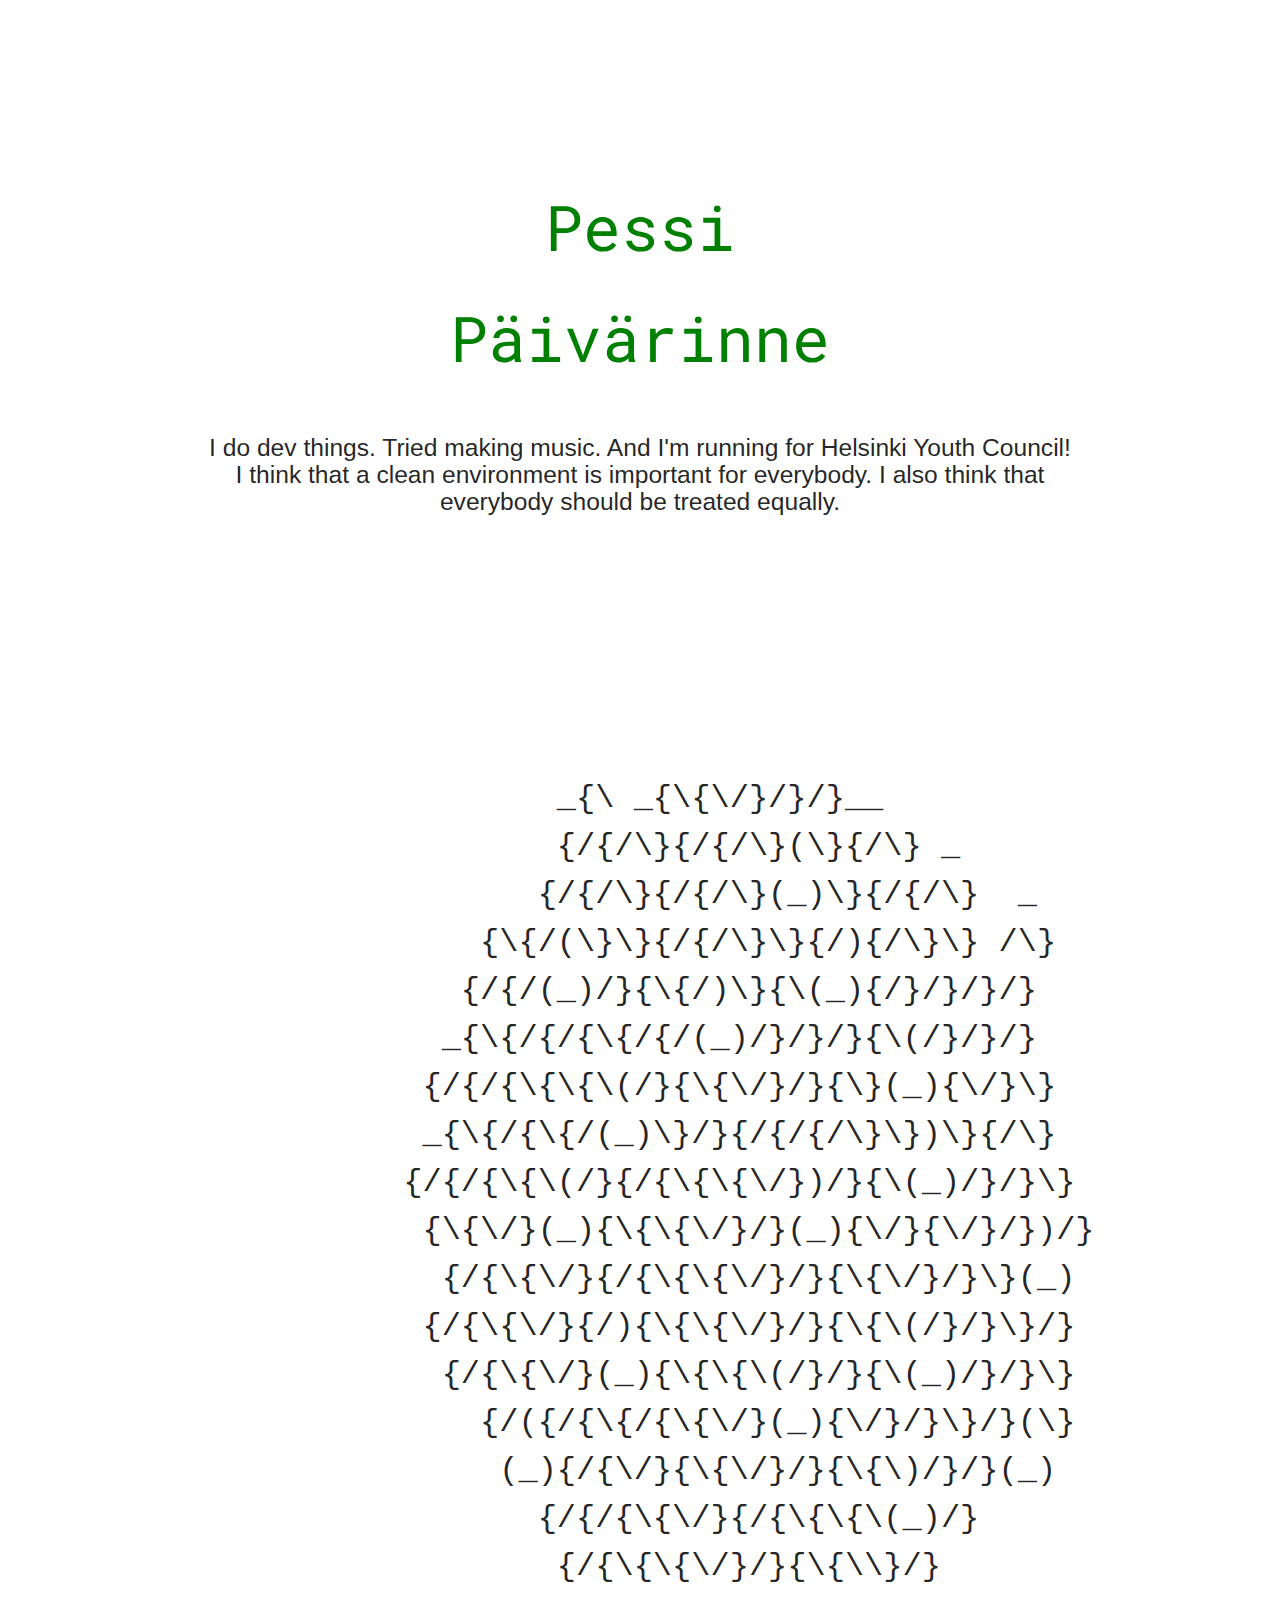
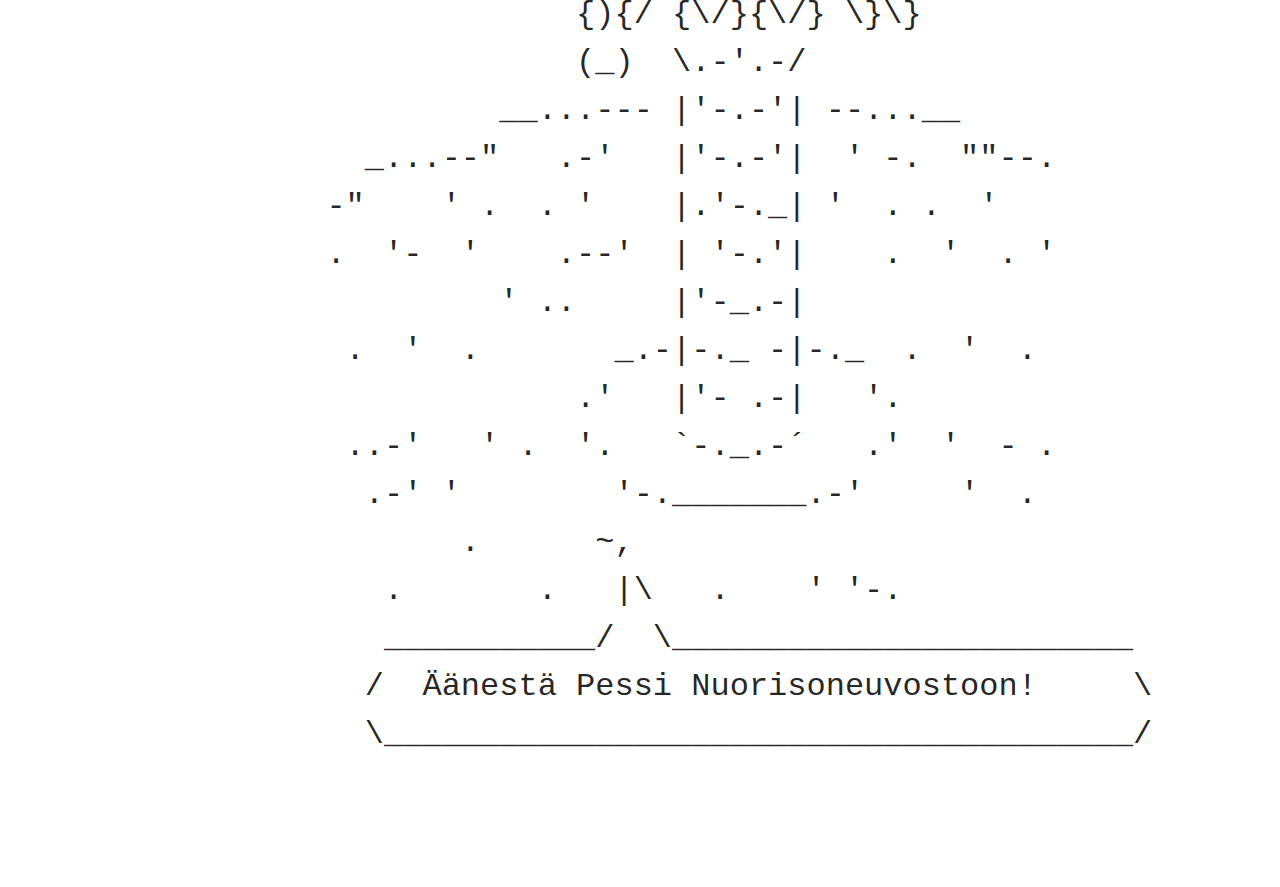
==== index.html @ 24e1826b "remove page directory and move the files to root." ====
<!DOCTYPE html>
<html>
    <head>
        <meta charset="UTF-8">
        <!--Import Google Fonts-->
        <link href="https://fonts.googleapis.com/icon?family=Material+Icons" rel="stylesheet">
        <link href="https://fonts.googleapis.com/css?family=Roboto+Mono:500" rel="stylesheet">
        <link href="css/index.css" rel="stylesheet">
        <!--Import materialize.css-->
        <link type="text/css" rel="stylesheet" href="css/materialize.css"  media="screen,projection"/>
        <link rel="stylesheet" href="https://use.fontawesome.com/releases/v5.8.1/css/all.css" integrity="sha384-50oBUHEmvpQ+1lW4y57PTFmhCaXp0ML5d60M1M7uH2+nqUivzIebhndOJK28anvf" crossorigin="anonymous">
        <!--Let browser know website is optimized for mobile-->
        <meta name="viewport" content="width=device-width, initial-scale=1.0"/>
        <title>Pessi Päivärinne</title>
    </head>
    <body>
        <div class="container" style="font-size: 50px;">
            <br><br>
            <div class="row center">
                <h1 class="header" style="font-family: 'Roboto Mono', monospace; color: green">Pessi</h1><h1 class="rainbow" style="font-family: 'Roboto Mono', monospace; color: green">Päivärinne</h1>
            </div>
            <div class="row center">
                <h5 class="header col s12 light">I do dev things. Tried making music. And I'm running for Helsinki Youth Council! I think that a clean environment is important for everybody. I also think that everybody should be treated equally. </h5>
            </div>
            <div class="row center">
                <a href="https://github.com/pessip"><i class="fab fa-github" style="color: #333"></i></a>
                <a href="https://twitter.com/pess1p"><i class="fab fa-twitter" style="color: #1da1f2"></i></a>
                <a href="https://www.reddit.com/user/pessip"><i class="fab fa-reddit" style="color: #ff4500"></i></a>
            <br><br>
        </div>
        <div class="container center">
            <pre style="font-size: 2.5vw; text-align: left">
             
            _{\ _{\{\/}/}/}__
            {/{/\}{/{/\}(\}{/\} _
           {/{/\}{/{/\}(_)\}{/{/\}  _
        {\{/(\}\}{/{/\}\}{/){/\}\} /\}
       {/{/(_)/}{\{/)\}{\(_){/}/}/}/}
      _{\{/{/{\{/{/(_)/}/}/}{\(/}/}/}
     {/{/{\{\{\(/}{\{\/}/}{\}(_){\/}\}
     _{\{/{\{/(_)\}/}{/{/{/\}\})\}{/\}
    {/{/{\{\(/}{/{\{\{\/})/}{\(_)/}/}\}
     {\{\/}(_){\{\{\/}/}(_){\/}{\/}/})/}
      {/{\{\/}{/{\{\{\/}/}{\{\/}/}\}(_)
     {/{\{\/}{/){\{\{\/}/}{\{\(/}/}\}/}
      {/{\{\/}(_){\{\{\(/}/}{\(_)/}/}\}
        {/({/{\{/{\{\/}(_){\/}/}\}/}(\}
         (_){/{\/}{\{\/}/}{\{\)/}/}(_)
           {/{/{\{\/}{/{\{\{\(_)/}
            {/{\{\{\/}/}{\{\\}/}
             {){/ {\/}{\/} \}\}
             (_)  \.-'.-/
         __...--- |'-.-'| --...__
  _...--"   .-'   |'-.-'|  ' -.  ""--.
-"    ' .  . '    |.'-._| '  . .  '   
.  '-  '    .--'  | '-.'|    .  '  . '
         ' ..     |'-_.-|
 .  '  .       _.-|-._ -|-._  .  '  .
             .'   |'- .-|   '.
 ..-'   ' .  '.   `-._.-´   .'  '  - .
  .-' '        '-._______.-'     '  .
       .      ~,
   .       .   |\   .    ' '-.
   ___________/  \________________________
  /  Äänestä Pessi Nuorisoneuvostoon!     \
  \_______________________________________/
 
            </pre>
        </div>
        <!--JavaScript at end of body for optimized loading-->
        <script type="text/javascript" src="js/materialize.js"></script>
    </body>
</html>
---- css/index.css ----
.rainbow {
   
    /* Chrome, Safari, Opera */
   -webkit-animation: rainbow 7s infinite; 
   
   /* Internet Explorer */
   -ms-animation: rainbow 7s infinite;
   
   /* Standar Syntax */
   animation: rainbow 7s infinite; 
 }
 
 /* Chrome, Safari, Opera */
 @-webkit-keyframes rainbow{
   0%{color: orange;}	
   10%{color: purple;}	
     20%{color: red;}
   30%{color: CadetBlue;}
     40%{color: yellow;}
   50%{color: coral;}
     60%{color: green;}
   70%{color: cyan;}
   80%{color: DeepPink;}
   90%{color: DodgerBlue;}
     100%{color: orange;}
 }
 
 /* Internet Explorer */
 @-ms-keyframes rainbow{
    0%{color: orange;}	
   10%{color: purple;}	
     20%{color: red;}
   30%{color: CadetBlue;}
     40%{color: yellow;}
   50%{color: coral;}
     60%{color: green;}
   70%{color: cyan;}
   80%{color: DeepPink;}
   90%{color: DodgerBlue;}
     100%{color: orange;}
 }
 
 /* Standar Syntax */
 @keyframes rainbow{
     0%{color: orange;}	
   10%{color: purple;}	
     20%{color: red;}
   30%{color: CadetBlue;}
     40%{color: yellow;}
   50%{color: coral;}
     60%{color: green;}
   70%{color: cyan;}
   80%{color: DeepPink;}
   90%{color: DodgerBlue;}
     100%{color: orange;}
 }
 canvas {
     display: block;
 }
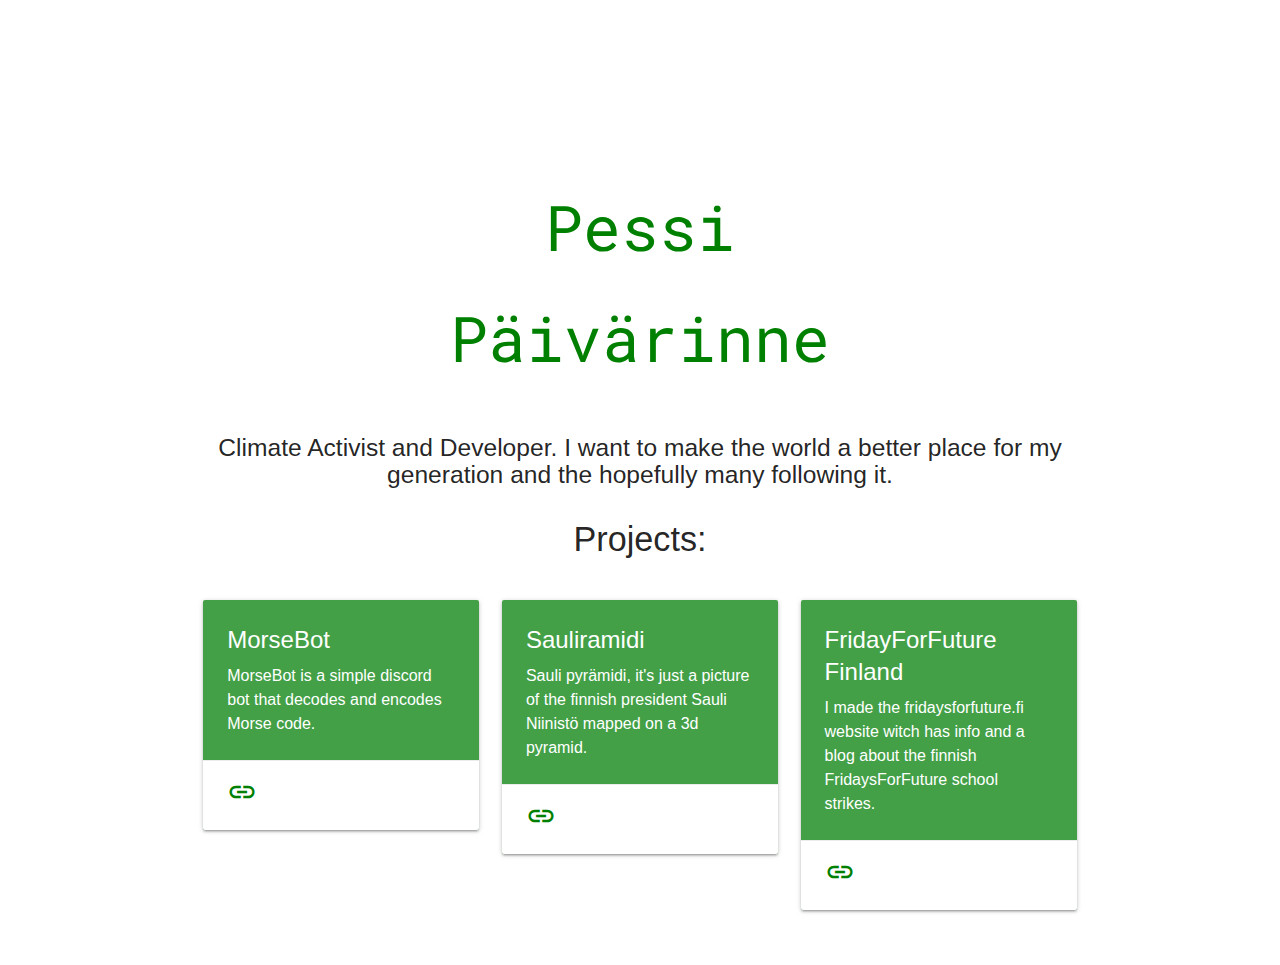
==== commit 2ec71bc9: "Added Projects section and removed old stuff" ====
--- a/index.html
+++ b/index.html
@@ -1,73 +1,81 @@
 <!DOCTYPE html>
 <html>
-    <head>
-        <meta charset="UTF-8">
-        <!--Import Google Fonts-->
-        <link href="https://fonts.googleapis.com/icon?family=Material+Icons" rel="stylesheet">
-        <link href="https://fonts.googleapis.com/css?family=Roboto+Mono:500" rel="stylesheet">
-        <link href="css/index.css" rel="stylesheet">
-        <!--Import materialize.css-->
-        <link type="text/css" rel="stylesheet" href="css/materialize.css"  media="screen,projection"/>
-        <link rel="stylesheet" href="https://use.fontawesome.com/releases/v5.8.1/css/all.css" integrity="sha384-50oBUHEmvpQ+1lW4y57PTFmhCaXp0ML5d60M1M7uH2+nqUivzIebhndOJK28anvf" crossorigin="anonymous">
-        <!--Let browser know website is optimized for mobile-->
-        <meta name="viewport" content="width=device-width, initial-scale=1.0"/>
-        <title>Pessi Päivärinne</title>
-    </head>
-    <body>
-        <div class="container" style="font-size: 50px;">
-            <br><br>
-            <div class="row center">
-                <h1 class="header" style="font-family: 'Roboto Mono', monospace; color: green">Pessi</h1><h1 class="rainbow" style="font-family: 'Roboto Mono', monospace; color: green">Päivärinne</h1>
+
+<head>
+    <meta charset="UTF-8">
+    <!--Import Google Fonts-->
+    <link href="https://fonts.googleapis.com/icon?family=Material+Icons" rel="stylesheet">
+    <link href="https://fonts.googleapis.com/css?family=Roboto+Mono:500" rel="stylesheet">
+    <link href="css/index.css" rel="stylesheet">
+    <!--Import materialize.css-->
+    <link type="text/css" rel="stylesheet" href="css/materialize.css" media="screen,projection" />
+    <link rel="stylesheet" href="https://use.fontawesome.com/releases/v5.8.1/css/all.css"
+        integrity="sha384-50oBUHEmvpQ+1lW4y57PTFmhCaXp0ML5d60M1M7uH2+nqUivzIebhndOJK28anvf" crossorigin="anonymous">
+    <!--Let browser know website is optimized for mobile-->
+    <meta name="viewport" content="width=device-width, initial-scale=1.0" />
+    <title>Pessi Päivärinne</title>
+</head>
+
+<body>
+    <div class="container" style="font-size: 50px;">
+        <br><br>
+        <div class="row center">
+            <h1 class="header" style="font-family: 'Roboto Mono', monospace; color: green">Pessi</h1>
+            <h1 class="rainbow" style="font-family: 'Roboto Mono', monospace; color: green">Päivärinne</h1>
+        </div>
+        <div class="row center">
+            <h5 class="header col s12 light">Climate Activist and Developer. I want to make the world a better place for
+                my generation and the hopefully many following it. </h5>
+        </div>
+        <div class="row center">
+            <h4 class="header">Projects: </h4>
+        </div>
+        <div class="row">
+            <div class="col s12 m4">
+                <div class="card green darken-1">
+                    <div class="card-content white-text">
+                        <span class="card-title">MorseBot</span>
+                        <p style="font-size: medium;">MorseBot is a simple discord bot that decodes and encodes Morse
+                            code.</p>
+                    </div>
+                    <div class="card-action white" style="font-size: medium;">
+                        <a style="color: green;" href="https://top.gg/bot/558000565527773195"><i class="small material-icons">link</i></a>
+                    </div>
+                </div>
             </div>
-            <div class="row center">
-                <h5 class="header col s12 light">I do dev things. Tried making music. And I'm running for Helsinki Youth Council! I think that a clean environment is important for everybody. I also think that everybody should be treated equally. </h5>
+            <div class="col s12 m4">
+                <div class="card green darken-1">
+                    <div class="card-content white-text">
+                        <span class="card-title">Sauliramidi</span>
+                        <p style="font-size: medium;">Sauli pyrämidi, it's just a picture of the finnish president Sauli
+                            Niinistö mapped on a 3d pyramid.</p>
+                    </div>
+                    <div class="card-action white" style="font-size: medium;">
+                        <a style="color: green;" href="https://pessip.github.io/sauliramidi"><i class="small material-icons">link</i></a>
+                    </div>
+                </div>
             </div>
-            <div class="row center">
-                <a href="https://github.com/pessip"><i class="fab fa-github" style="color: #333"></i></a>
-                <a href="https://twitter.com/pess1p"><i class="fab fa-twitter" style="color: #1da1f2"></i></a>
-                <a href="https://www.reddit.com/user/pessip"><i class="fab fa-reddit" style="color: #ff4500"></i></a>
-            <br><br>
+            <div class="col s12 m4">
+                <div class="card green darken-1">
+                    <div class="card-content white-text">
+                        <span class="card-title">FridayForFuture Finland</span>
+                        <p style="font-size: medium;">I made the fridaysforfuture.fi website witch has info and a blog
+                            about the finnish FridaysForFuture school strikes.</p>
+                    </div>
+                    <div class="card-action white" style="font-size: medium;">
+                        <a style="color: green;" href="https://fridaysforfuture.fi/"><i class="small material-icons">link</i></a>
+                    </div>
+                </div>
+            </div>
         </div>
-        <div class="container center">
-            <pre style="font-size: 2.5vw; text-align: left">
-             
-            _{\ _{\{\/}/}/}__
-            {/{/\}{/{/\}(\}{/\} _
-           {/{/\}{/{/\}(_)\}{/{/\}  _
-        {\{/(\}\}{/{/\}\}{/){/\}\} /\}
-       {/{/(_)/}{\{/)\}{\(_){/}/}/}/}
-      _{\{/{/{\{/{/(_)/}/}/}{\(/}/}/}
-     {/{/{\{\{\(/}{\{\/}/}{\}(_){\/}\}
-     _{\{/{\{/(_)\}/}{/{/{/\}\})\}{/\}
-    {/{/{\{\(/}{/{\{\{\/})/}{\(_)/}/}\}
-     {\{\/}(_){\{\{\/}/}(_){\/}{\/}/})/}
-      {/{\{\/}{/{\{\{\/}/}{\{\/}/}\}(_)
-     {/{\{\/}{/){\{\{\/}/}{\{\(/}/}\}/}
-      {/{\{\/}(_){\{\{\(/}/}{\(_)/}/}\}
-        {/({/{\{/{\{\/}(_){\/}/}\}/}(\}
-         (_){/{\/}{\{\/}/}{\{\)/}/}(_)
-           {/{/{\{\/}{/{\{\{\(_)/}
-            {/{\{\{\/}/}{\{\\}/}
-             {){/ {\/}{\/} \}\}
-             (_)  \.-'.-/
-         __...--- |'-.-'| --...__
-  _...--"   .-'   |'-.-'|  ' -.  ""--.
--"    ' .  . '    |.'-._| '  . .  '   
-.  '-  '    .--'  | '-.'|    .  '  . '
-         ' ..     |'-_.-|
- .  '  .       _.-|-._ -|-._  .  '  .
-             .'   |'- .-|   '.
- ..-'   ' .  '.   `-._.-´   .'  '  - .
-  .-' '        '-._______.-'     '  .
-       .      ~,
-   .       .   |\   .    ' '-.
-   ___________/  \________________________
-  /  Äänestä Pessi Nuorisoneuvostoon!     \
-  \_______________________________________/
- 
-            </pre>
+        <div class="row center">
+            <a href="https://github.com/pessip"><i class="fab fa-github" style="color: #333"></i></a>
+            <a href="https://twitter.com/pess1p"><i class="fab fa-twitter" style="color: #1da1f2"></i></a>
+            <a href="https://www.reddit.com/user/pessip"><i class="fab fa-reddit" style="color: #ff4500"></i></a>
         </div>
-        <!--JavaScript at end of body for optimized loading-->
-        <script type="text/javascript" src="js/materialize.js"></script>
-    </body>
+    </div>
+    <!--JavaScript at end of body for optimized loading-->
+    <script type="text/javascript" src="js/materialize.js"></script>
+</body>
+
 </html>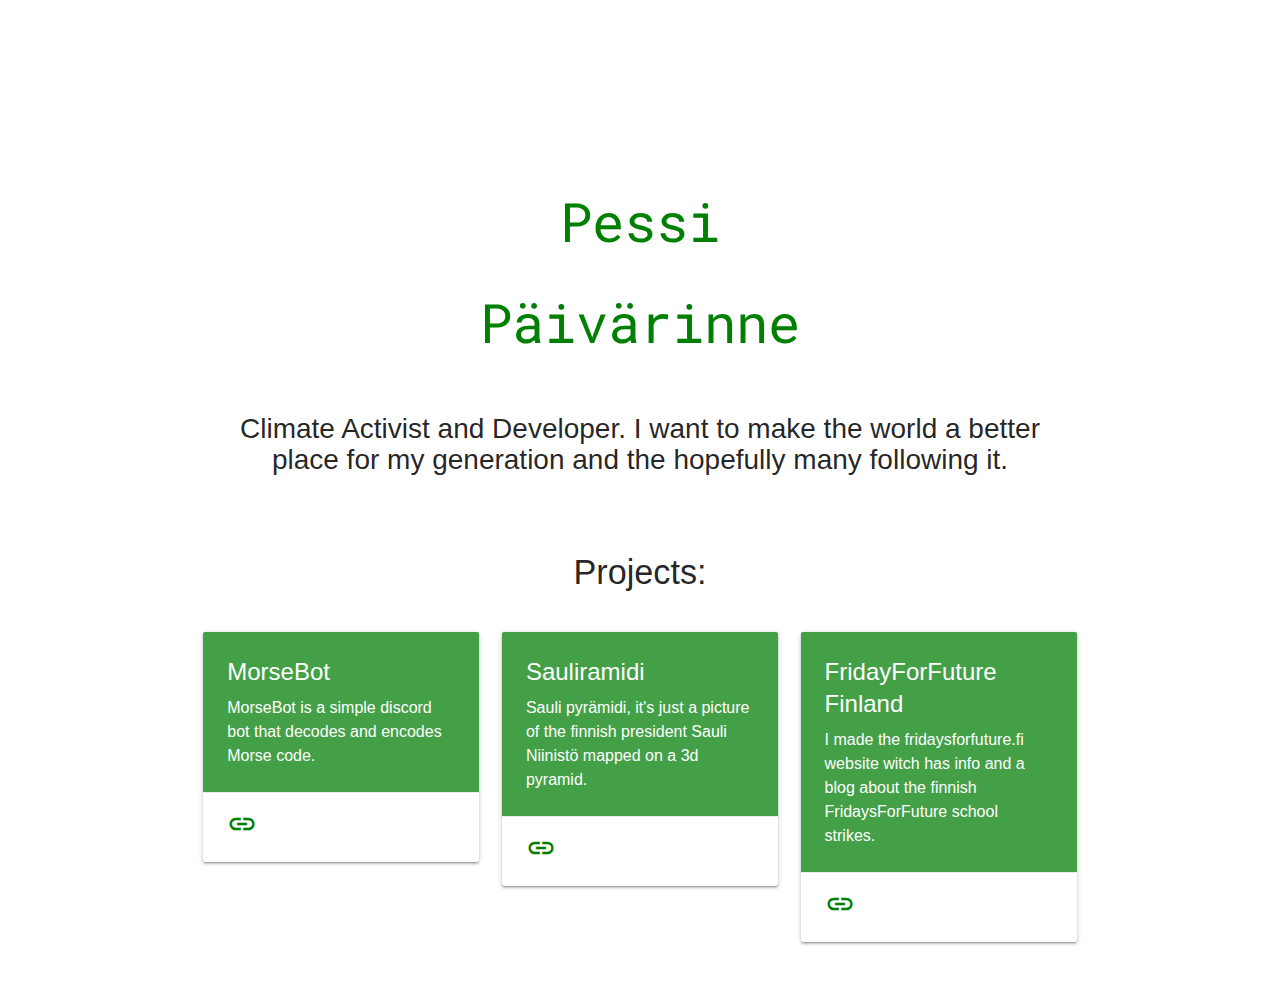
==== commit 1742177e: "Font sizing and padding" ====
--- a/index.html
+++ b/index.html
@@ -20,11 +20,11 @@
     <div class="container" style="font-size: 50px;">
         <br><br>
         <div class="row center">
-            <h1 class="header" style="font-family: 'Roboto Mono', monospace; color: green">Pessi</h1>
-            <h1 class="rainbow" style="font-family: 'Roboto Mono', monospace; color: green">Päivärinne</h1>
+            <h1 class="header" style="font-size: 3.6rem; font-family: 'Roboto Mono', monospace; color: green">Pessi</h1>
+            <h1 class="rainbow" style="font-size: 3.6rem; font-family: 'Roboto Mono', monospace; color: green">Päivärinne</h1>
         </div>
-        <div class="row center">
-            <h5 class="header col s12 light">Climate Activist and Developer. I want to make the world a better place for
+        <div class="row center" style="padding-bottom: 3rem;">
+            <h5 class="header col s12 light" style="font-size: 28px;">Climate Activist and Developer. I want to make the world a better place for
                 my generation and the hopefully many following it. </h5>
         </div>
         <div class="row center">
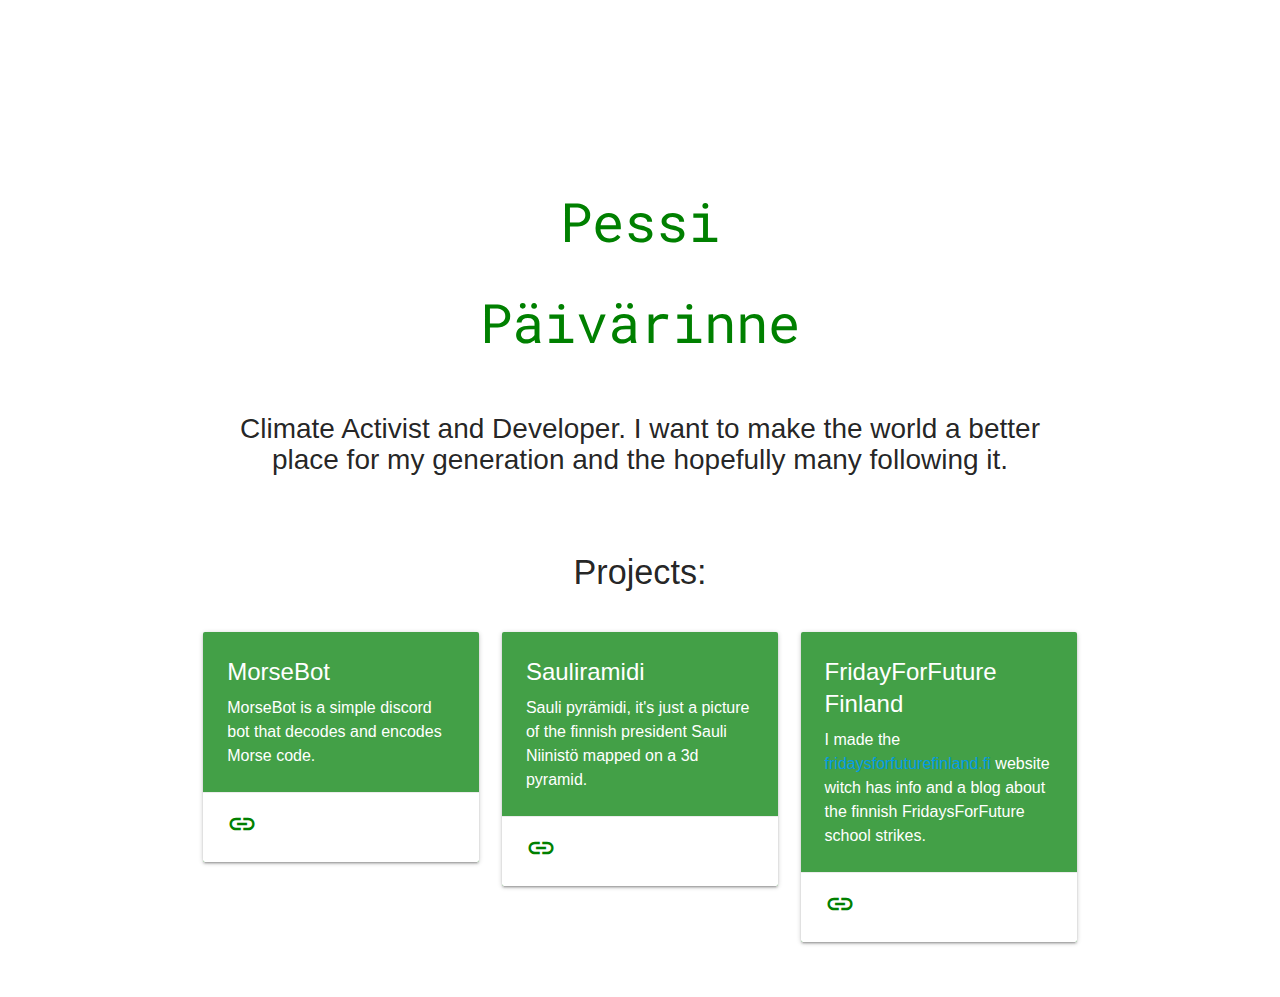
==== commit d76d5497: "Fixed FridaysForFuture link" ====
--- a/index.html
+++ b/index.html
@@ -59,7 +59,7 @@
                 <div class="card green darken-1">
                     <div class="card-content white-text">
                         <span class="card-title">FridayForFuture Finland</span>
-                        <p style="font-size: medium;">I made the fridaysforfuture.fi website witch has info and a blog
+                        <p style="font-size: medium;">I made the <a>fridaysforfuturefinland.fi</a> website witch has info and a blog
                             about the finnish FridaysForFuture school strikes.</p>
                     </div>
                     <div class="card-action white" style="font-size: medium;">
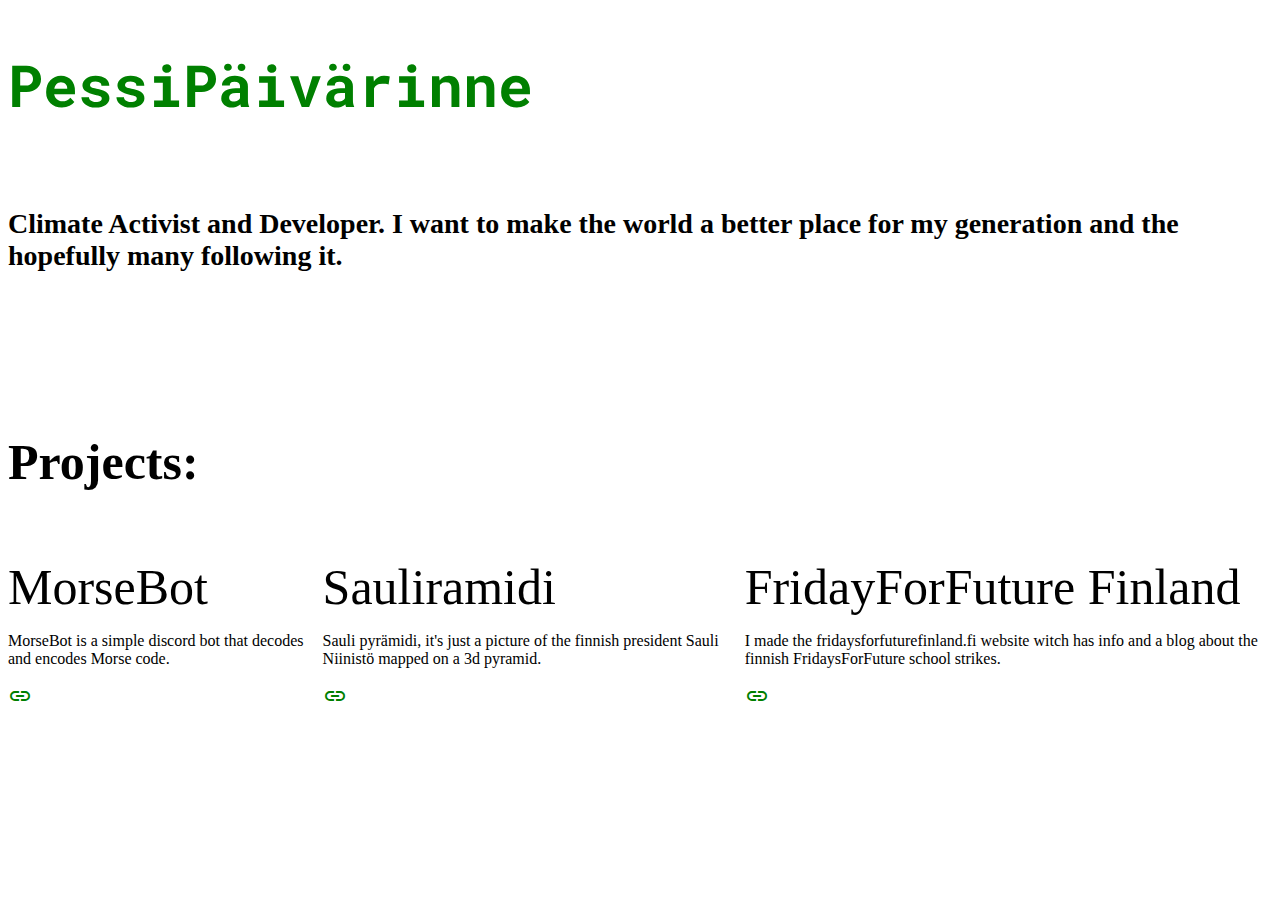
==== commit 74e76871: "Remove materialize and start fixin things" ====
--- a/index.html
+++ b/index.html
@@ -8,7 +8,6 @@
     <link href="https://fonts.googleapis.com/css?family=Roboto+Mono:500" rel="stylesheet">
     <link href="css/index.css" rel="stylesheet">
     <!--Import materialize.css-->
-    <link type="text/css" rel="stylesheet" href="css/materialize.css" media="screen,projection" />
     <link rel="stylesheet" href="https://use.fontawesome.com/releases/v5.8.1/css/all.css"
         integrity="sha384-50oBUHEmvpQ+1lW4y57PTFmhCaXp0ML5d60M1M7uH2+nqUivzIebhndOJK28anvf" crossorigin="anonymous">
     <!--Let browser know website is optimized for mobile-->
@@ -18,7 +17,6 @@
 
 <body>
     <div class="container" style="font-size: 50px;">
-        <br><br>
         <div class="row center">
             <h1 class="header" style="font-size: 3.6rem; font-family: 'Roboto Mono', monospace; color: green">Pessi</h1>
             <h1 class="rainbow" style="font-size: 3.6rem; font-family: 'Roboto Mono', monospace; color: green">Päivärinne</h1>
@@ -27,7 +25,7 @@
             <h5 class="header col s12 light" style="font-size: 28px;">Climate Activist and Developer. I want to make the world a better place for
                 my generation and the hopefully many following it. </h5>
         </div>
-        <div class="row center">
+        <div class="center">
             <h4 class="header">Projects: </h4>
         </div>
         <div class="row">
@@ -63,19 +61,17 @@
                             about the finnish FridaysForFuture school strikes.</p>
                     </div>
                     <div class="card-action white" style="font-size: medium;">
-                        <a style="color: green;" href="https://fridaysforfuture.fi/"><i class="small material-icons">link</i></a>
+                        <a style="color: green;" href="https://fridaysforfuturefinland.fi/"><i class="small material-icons">link</i></a>
                     </div>
                 </div>
             </div>
         </div>
-        <div class="row center">
+        <div class="icons">
             <a href="https://github.com/pessip"><i class="fab fa-github" style="color: #333"></i></a>
             <a href="https://twitter.com/pess1p"><i class="fab fa-twitter" style="color: #1da1f2"></i></a>
             <a href="https://www.reddit.com/user/pessip"><i class="fab fa-reddit" style="color: #ff4500"></i></a>
         </div>
     </div>
-    <!--JavaScript at end of body for optimized loading-->
-    <script type="text/javascript" src="js/materialize.js"></script>
 </body>
 
 </html>--- a/css/index.css
+++ b/css/index.css
@@ -56,4 +56,8 @@
  }
  canvas {
      display: block;
- }+ }
+.row {
+  display: flex;
+  
+}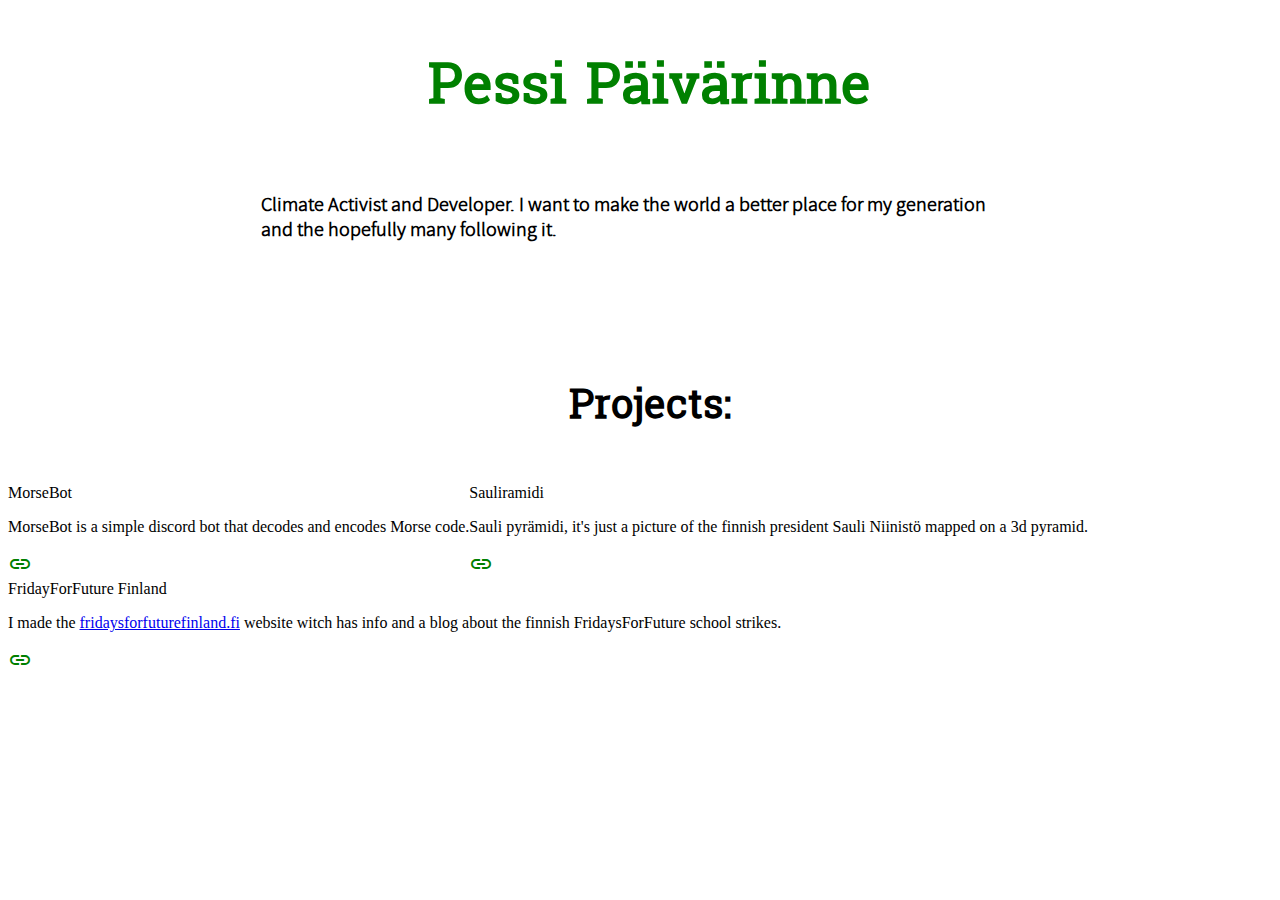
==== commit 96f472d4: "Added fonts and remodeled for vanilla" ====
--- a/index.html
+++ b/index.html
@@ -3,11 +3,13 @@
 
 <head>
     <meta charset="UTF-8">
-    <!--Import Google Fonts-->
+    <!--Import Fonts and material Icons-->
     <link href="https://fonts.googleapis.com/icon?family=Material+Icons" rel="stylesheet">
-    <link href="https://fonts.googleapis.com/css?family=Roboto+Mono:500" rel="stylesheet">
+    <link href="fonts/Assistant/stylesheet.css" rel="stylesheet">
+    <link href="fonts/Roboto_Slab/robotoslab_regular_macroman/stylesheet.css" rel="stylesheet">
+    <!--Import CSS-->
     <link href="css/index.css" rel="stylesheet">
-    <!--Import materialize.css-->
+    <!--Import Fontawesome Icons-->
     <link rel="stylesheet" href="https://use.fontawesome.com/releases/v5.8.1/css/all.css"
         integrity="sha384-50oBUHEmvpQ+1lW4y57PTFmhCaXp0ML5d60M1M7uH2+nqUivzIebhndOJK28anvf" crossorigin="anonymous">
     <!--Let browser know website is optimized for mobile-->
@@ -16,53 +18,55 @@
 </head>
 
 <body>
-    <div class="container" style="font-size: 50px;">
+    <div class="container">
         <div class="row center">
-            <h1 class="header" style="font-size: 3.6rem; font-family: 'Roboto Mono', monospace; color: green">Pessi</h1>
-            <h1 class="rainbow" style="font-size: 3.6rem; font-family: 'Roboto Mono', monospace; color: green">Päivärinne</h1>
+            <h1 class="name header" style=" color: green">Pessi</h1>
+            <h1 class="name rainbow" style=" color: green">
+                Päivärinne</h1>
         </div>
         <div class="row center" style="padding-bottom: 3rem;">
-            <h5 class="header col s12 light" style="font-size: 28px;">Climate Activist and Developer. I want to make the world a better place for
+            <h5 class="header subtitle">Climate Activist and Developer. I want to make the
+                world a better place for
                 my generation and the hopefully many following it. </h5>
         </div>
         <div class="center">
-            <h4 class="header">Projects: </h4>
+            <h4 class="header projects">Projects: </h4>
         </div>
         <div class="row">
-            <div class="col s12 m4">
-                <div class="card green darken-1">
-                    <div class="card-content white-text">
-                        <span class="card-title">MorseBot</span>
-                        <p style="font-size: medium;">MorseBot is a simple discord bot that decodes and encodes Morse
-                            code.</p>
-                    </div>
-                    <div class="card-action white" style="font-size: medium;">
-                        <a style="color: green;" href="https://top.gg/bot/558000565527773195"><i class="small material-icons">link</i></a>
-                    </div>
+            <div class="card">
+                <div class="card-content">
+                    <span class="card-title">MorseBot</span>
+                    <p class="card-text">MorseBot is a simple discord bot that decodes and encodes Morse
+                        code.</p>
+                </div>
+                <div class="card-action">
+                    <a style="color: green;" href="https://top.gg/bot/558000565527773195"><i
+                            class="small material-icons">link</i></a>
                 </div>
             </div>
-            <div class="col s12 m4">
-                <div class="card green darken-1">
-                    <div class="card-content white-text">
-                        <span class="card-title">Sauliramidi</span>
-                        <p style="font-size: medium;">Sauli pyrämidi, it's just a picture of the finnish president Sauli
-                            Niinistö mapped on a 3d pyramid.</p>
-                    </div>
-                    <div class="card-action white" style="font-size: medium;">
-                        <a style="color: green;" href="https://pessip.github.io/sauliramidi"><i class="small material-icons">link</i></a>
-                    </div>
+            <div class="card">
+                <div class="card-content white-text">
+                    <span class="card-title">Sauliramidi</span>
+                    <p class="card-text">Sauli pyrämidi, it's just a picture of the finnish president Sauli
+                        Niinistö mapped on a 3d pyramid.</p>
+                </div>
+                <div class="card-action">
+                    <a style="color: green;" href="https://pessip.github.io/sauliramidi"><i
+                            class="small material-icons">link</i></a>
                 </div>
             </div>
-            <div class="col s12 m4">
-                <div class="card green darken-1">
-                    <div class="card-content white-text">
-                        <span class="card-title">FridayForFuture Finland</span>
-                        <p style="font-size: medium;">I made the <a>fridaysforfuturefinland.fi</a> website witch has info and a blog
-                            about the finnish FridaysForFuture school strikes.</p>
-                    </div>
-                    <div class="card-action white" style="font-size: medium;">
-                        <a style="color: green;" href="https://fridaysforfuturefinland.fi/"><i class="small material-icons">link</i></a>
-                    </div>
+
+            <div class="card">
+                <div class="card-content white-text">
+                    <span class="card-title">FridayForFuture Finland</span>
+                    <p class="card-text">I made the <a
+                            href="https://www.fridaysforfuturefinland.fi/">fridaysforfuturefinland.fi</a> website witch
+                        has info and a blog
+                        about the finnish FridaysForFuture school strikes.</p>
+                </div>
+                <div class="card-action">
+                    <a style="color: green;" href="https://www.fridaysforfuturefinland.fi/"><i
+                            class="small material-icons">link</i></a>
                 </div>
             </div>
         </div>
--- a/fonts/Assistant/stylesheet.css
+++ b/fonts/Assistant/stylesheet.css
@@ -0,0 +1,72 @@
+/*! Generated by Font Squirrel (https://www.fontsquirrel.com) on July 26, 2020 */
+
+
+
+@font-face {
+    font-family: 'assistantbold';
+    src: url('assistant-bold-webfont.woff2') format('woff2'),
+         url('assistant-bold-webfont.woff') format('woff');
+    font-weight: normal;
+    font-style: normal;
+
+}
+
+
+
+
+@font-face {
+    font-family: 'assistantextrabold';
+    src: url('assistant-extrabold-webfont.woff2') format('woff2'),
+         url('assistant-extrabold-webfont.woff') format('woff');
+    font-weight: normal;
+    font-style: normal;
+
+}
+
+
+
+
+@font-face {
+    font-family: 'assistantextralight';
+    src: url('assistant-extralight-webfont.woff2') format('woff2'),
+         url('assistant-extralight-webfont.woff') format('woff');
+    font-weight: normal;
+    font-style: normal;
+
+}
+
+
+
+
+@font-face {
+    font-family: 'assistantlight';
+    src: url('assistant-light-webfont.woff2') format('woff2'),
+         url('assistant-light-webfont.woff') format('woff');
+    font-weight: normal;
+    font-style: normal;
+
+}
+
+
+
+
+@font-face {
+    font-family: 'assistantregular';
+    src: url('assistant-regular-webfont.woff2') format('woff2'),
+         url('assistant-regular-webfont.woff') format('woff');
+    font-weight: normal;
+    font-style: normal;
+
+}
+
+
+
+
+@font-face {
+    font-family: 'assistantsemibold';
+    src: url('assistant-semibold-webfont.woff2') format('woff2'),
+         url('assistant-semibold-webfont.woff') format('woff');
+    font-weight: normal;
+    font-style: normal;
+
+}--- a/fonts/Roboto_Slab/robotoslab_regular_macroman/stylesheet.css
+++ b/fonts/Roboto_Slab/robotoslab_regular_macroman/stylesheet.css
@@ -0,0 +1,13 @@
+@font-face {
+    font-family: 'roboto_slabregular';
+    src: url('RobotoSlab-Regular-webfont.eot');
+    src: url('RobotoSlab-Regular-webfont.eot?#iefix') format('embedded-opentype'),
+         url('RobotoSlab-Regular-webfont.woff2') format('woff2'),
+         url('RobotoSlab-Regular-webfont.woff') format('woff'),
+         url('RobotoSlab-Regular-webfont.ttf') format('truetype'),
+         url('RobotoSlab-Regular-webfont.svg#roboto_slabregular') format('svg');
+    font-weight: normal;
+    font-style: normal;
+
+}
+
--- a/css/index.css
+++ b/css/index.css
@@ -54,10 +54,71 @@
    90%{color: DodgerBlue;}
      100%{color: orange;}
  }
+ .name {
+   font-size: 30px;
+   margin-left: 1.2rem; font-family: roboto_slabregular, monospace;
+ }
+ .projects {
+  font-size: 25px;
+  margin-left: 1.2rem; font-family: roboto_slabregular, monospace;
+}
  canvas {
      display: block;
  }
 .row {
   display: flex;
-  
+  flex-wrap: wrap;
+}
+.center {
+  display: flex;
+  flex-wrap: wrap;
+  justify-content: center;
+  align-items: center;
+}
+.icons {
+  margin-top: 2rem;
+  display: flex;
+  flex-wrap: wrap;
+  justify-content: center;
+  align-items: stretch;
+  font-size: 40px;
+}
+.fab {
+  margin-left: 0.75rem;
+  margin-right: 0.75rem;
+}
+.subtitle {
+  margin-left: 20%;
+  margin-right: 20%;
+  font-family: assistantlight, Helvetica, sans-serif;
+  font-size: 20px;
+}
+
+@media (min-width:600px) {
+  .name {
+    font-size: 38px;
+  }
+  .projects {
+    font-size: 34px;
+  }
+}
+
+@media (min-width:800px) {
+  .name {
+    font-size: 45px;
+  }
+  .projects {
+    font-size: 40px;
+  }
+}
+
+@media (min-width:1000px) {
+  .name {
+    /* Never get larger than this */
+    font-size: 55px;
+  }
+  .projects {
+    /* Never get larger than this */
+    font-size: 40px;
+  }
 }